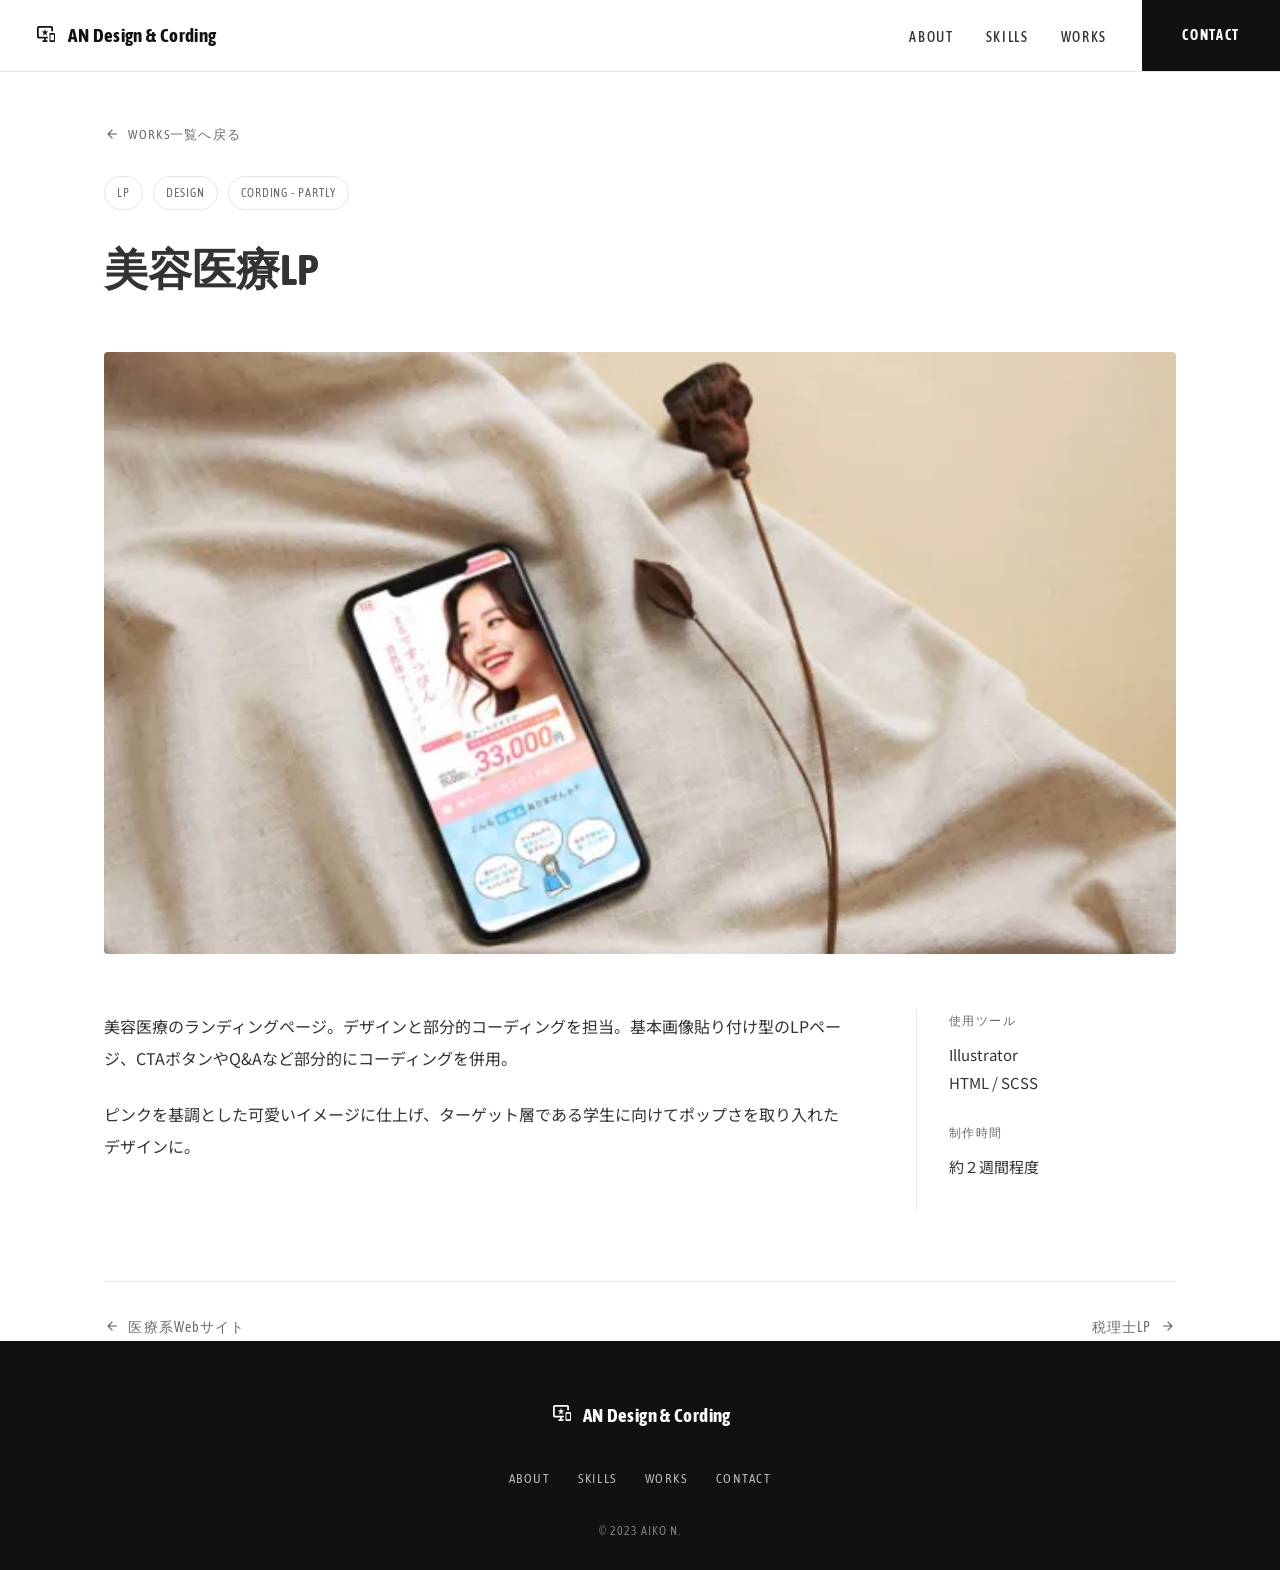
==== works/lp3.html @ 8bc6399f "Initial commit: migrate portfolio from STUDIO to static HTML/CSS/JS Co-Authored-By: Claude Sonnet 5 " ====
<!DOCTYPE html>
<html lang="ja">
<head>
  <meta charset="UTF-8">
  <meta name="viewport" content="width=device-width, initial-scale=1.0">
  <title>美容医療LP | AN. design &amp; cording</title>
  <meta name="description" content="美容医療のランディングページ。デザインと部分的コーディングを担当。基本画像貼り付け型のLPページ、CTAボタンやQ&amp;Aなど部分的にコーディングを併用。">

  <meta property="og:type" content="article">
  <meta property="og:title" content="美容医療LP | AN. design &amp; cording">
  <meta property="og:description" content="美容医療のランディングページ。デザインと部分的コーディングを担当。基本画像貼り付け型のLPページ、CTAボタンやQ&amp;Aなど部分的にコーディングを併用。">
  <meta property="og:image" content="../assets/images/lp3.webp">

  <link rel="icon" type="image/svg+xml" href="../assets/icons/favicon.svg">
  <link rel="preconnect" href="https://fonts.googleapis.com">
  <link rel="preconnect" href="https://fonts.gstatic.com" crossorigin>
  <link href="https://fonts.googleapis.com/css2?family=Asap+Condensed:wght@300;400;500;700;800&family=Noto+Sans+JP:wght@300;400;500;700&display=swap" rel="stylesheet">
  <link href="https://fonts.googleapis.com/css2?family=Material+Symbols+Outlined:opsz,wght,FILL,GRAD@20..48,100..700,0..1,-50..200" rel="stylesheet">
  <link rel="stylesheet" href="../css/style.css">
</head>
<body>

  <header class="site-header">
    <div class="container">
      <a href="../index.html" class="brand">
        <span class="material-symbols" aria-hidden="true">important_devices</span>
        <span>AN Design &amp; Cording</span>
      </a>
      <nav class="nav">
        <ul class="nav-links">
          <li><a href="../index.html#about">ABOUT</a></li>
          <li><a href="../index.html#skills">SKILLS</a></li>
          <li><a href="../index.html#works">WORKS</a></li>
        </ul>
        <button class="nav-toggle" aria-label="メニューを開く" aria-expanded="false">
          <span class="material-symbols" aria-hidden="true">menu</span>
        </button>
      </nav>
    </div>
    <a href="../index.html#contact" class="nav-cta">CONTACT</a>
  </header>

  <main>
    <section class="work-hero section">
      <div class="container">
        <a href="../index.html#works" class="work-back reveal">
          <span class="material-symbols" aria-hidden="true" style="font-size:16px;">arrow_back</span>
          WORKS一覧へ戻る
        </a>
        <div class="work-tags reveal">
          <span>LP</span>
          <span>design</span>
          <span>cording - partly</span>
        </div>
        <h1 class="work-title reveal">美容医療LP</h1>

        <div class="work-image reveal">
          <img src="../assets/images/lp3.webp" alt="美容医療LP" loading="eager">
        </div>

        <div class="work-body">
          <div class="work-desc reveal">
            <p>美容医療のランディングページ。デザインと部分的コーディングを担当。基本画像貼り付け型のLPページ、CTAボタンやQ&amp;Aなど部分的にコーディングを併用。</p>
            <p>ピンクを基調とした可愛いイメージに仕上げ、ターゲット層である学生に向けてポップさを取り入れたデザインに。</p>
          </div>
          <aside class="work-meta reveal">
            <dl>
              <dt>使用ツール</dt>
              <dd>Illustrator<br>HTML / SCSS</dd>
              <dt>制作時間</dt>
              <dd>約２週間程度</dd>

            </dl>
          </aside>
        </div>

        <div class="work-pager reveal">
          <a href="website3.html" class="prev">
            <span class="material-symbols" aria-hidden="true" style="font-size:16px;">arrow_back</span>
            医療系Webサイト
          </a>
          <a href="lp4.html" class="next">
            税理士LP
            <span class="material-symbols" aria-hidden="true" style="font-size:16px;">arrow_forward</span>
          </a>
        </div>
      </div>
    </section>
  </main>

  <footer class="site-footer">
    <div class="container">
      <a href="../index.html" class="brand">
        <span class="material-symbols" aria-hidden="true">important_devices</span>
        <span>AN Design &amp; Cording</span>
      </a>
      <ul class="footer-links">
        <li><a href="../index.html#about">ABOUT</a></li>
        <li><a href="../index.html#skills">SKILLS</a></li>
        <li><a href="../index.html#works">WORKS</a></li>
        <li><a href="../index.html#contact">CONTACT</a></li>
      </ul>
      <p class="footer-copy">©︎ 2023 AIKO N.</p>
    </div>
  </footer>

  <script src="../js/main.js" defer></script>
</body>
</html>
---- css/style.css ----
/* ==========================================================================
   AN. design & cording — Portfolio
   ========================================================================== */

:root {
  --color-bg: #ffffff;
  --color-text: #333333;
  --color-text-soft: #6b6b6b;
  --color-black: #111111;
  --color-accent: #ffcf00;
  --color-accent-ink: #1a1a1a;
  --color-highlight: #fff7a0;
  --color-border: #e6e6e6;
  --font-en: 'Asap Condensed', sans-serif;
  --font-jp: 'Noto Sans JP', sans-serif;
  --max-width: 1120px;
  --header-h: 72px;
  --ease: cubic-bezier(.22, 1, .36, 1);
}

* {
  box-sizing: border-box;
}

html {
  scroll-behavior: smooth;
  scroll-padding-top: var(--header-h);
}

body {
  margin: 0;
  background: var(--color-bg);
  color: var(--color-text);
  font-family: var(--font-jp);
  font-weight: 400;
  line-height: 1.9;
  -webkit-font-smoothing: antialiased;
  overflow-x: hidden;
}

img {
  max-width: 100%;
  display: block;
}

a {
  color: inherit;
  text-decoration: none;
}

ul {
  list-style: none;
  margin: 0;
  padding: 0;
}

h1, h2, h3, p {
  margin: 0;
}

.container {
  max-width: var(--max-width);
  margin: 0 auto;
  padding: 0 24px;
}

.material-symbols {
  font-family: 'Material Symbols Outlined';
  font-weight: normal;
  font-style: normal;
  font-size: 24px;
  line-height: 1;
  letter-spacing: normal;
  text-transform: none;
  display: inline-block;
  white-space: nowrap;
  word-wrap: normal;
  direction: ltr;
  vertical-align: middle;
  /* If the icon font hasn't loaded yet (or fails to load), this ligature
     text (e.g. "important_devices") would otherwise render as long plain
     text and break layouts like the header. Clip it to one glyph's box. */
  width: 1.15em;
  height: 1.15em;
  overflow: hidden;
  flex-shrink: 0;
}

.eyebrow {
  display: block;
  font-family: var(--font-en);
  letter-spacing: .18em;
  font-size: 13px;
  color: var(--color-text-soft);
  text-transform: uppercase;
  margin-bottom: 10px;
}

.section-heading {
  font-family: var(--font-en);
  font-weight: 700;
  font-size: clamp(28px, 5vw, 40px);
  letter-spacing: .04em;
  margin-bottom: 40px;
}

.section-heading .accent-dot {
  color: var(--color-accent);
}

.highlight {
  background: var(--color-highlight);
  padding: 0 2px;
  box-decoration-break: clone;
  -webkit-box-decoration-break: clone;
}

.section {
  padding: 96px 0;
}

.section--tight {
  padding: 72px 0;
}

/* ---------- Reveal on scroll ---------- */
.reveal {
  opacity: 0;
  transform: translateY(24px);
  transition: opacity .7s var(--ease), transform .7s var(--ease);
}

.reveal.is-visible {
  opacity: 1;
  transform: none;
}

@media (prefers-reduced-motion: reduce) {
  .reveal {
    opacity: 1;
    transform: none;
    transition: none;
  }
  html {
    scroll-behavior: auto;
  }
}

/* ==========================================================================
   Header
   ========================================================================== */

.site-header {
  position: fixed;
  top: 0;
  left: 0;
  right: 0;
  z-index: 100;
  height: var(--header-h);
  display: flex;
  align-items: stretch;
  background: rgba(255, 255, 255, .92);
  backdrop-filter: blur(6px);
  border-bottom: 1px solid var(--color-border);
}

.site-header .container {
  flex: 1 1 auto;
  min-width: 0;
  display: flex;
  align-items: center;
  justify-content: space-between;
  width: 100%;
}

.nav-cta {
  flex: 0 0 auto;
  display: flex;
  align-items: center;
  justify-content: center;
  padding: 0 40px;
  background: var(--color-black);
  color: #fff;
  font-family: var(--font-en);
  font-size: 14px;
  font-weight: 700;
  letter-spacing: .12em;
  transition: background .25s var(--ease), color .25s var(--ease);
}

.nav-cta:hover,
.nav-cta:focus-visible {
  background: var(--color-accent);
  color: var(--color-accent-ink);
}

@media (max-width: 780px) {
  .nav-cta {
    padding: 0 20px;
    font-size: 12px;
  }
}

.brand {
  display: flex;
  align-items: center;
  gap: 8px;
  font-family: var(--font-en);
  font-weight: 700;
  font-size: 19px;
  letter-spacing: .02em;
  color: var(--color-black);
  white-space: nowrap;
  overflow: hidden;
  text-overflow: ellipsis;
  min-width: 0;
  flex: 0 1 auto;
}

.brand span:last-child {
  overflow: hidden;
  text-overflow: ellipsis;
}

.brand .material-symbols {
  font-size: 22px;
  flex-shrink: 0;
}

.nav {
  display: flex;
  align-items: center;
  gap: 40px;
  flex-shrink: 0;
}

.nav-links {
  display: flex;
  gap: 32px;
}

.nav-links a {
  font-family: var(--font-en);
  font-size: 14px;
  letter-spacing: .12em;
  font-weight: 500;
  position: relative;
  padding: 4px 0;
}

.nav-links a::after {
  content: '';
  position: absolute;
  left: 0;
  right: 0;
  bottom: -2px;
  height: 2px;
  background: var(--color-accent);
  transform: scaleX(0);
  transform-origin: left;
  transition: transform .3s var(--ease);
}

.nav-links a:hover::after,
.nav-links a:focus-visible::after {
  transform: scaleX(1);
}

.nav-toggle {
  display: none;
  background: none;
  border: none;
  cursor: pointer;
  color: var(--color-black);
  padding: 8px;
}

.nav-toggle .material-symbols {
  font-size: 28px;
}

@media (max-width: 780px) {
  .nav-links {
    position: fixed;
    top: var(--header-h);
    left: 0;
    right: 0;
    height: calc(100vh - var(--header-h));
    height: calc(100dvh - var(--header-h));
    overflow-y: auto;
    background: var(--color-bg);
    flex-direction: column;
    align-items: flex-start;
    gap: 0;
    padding: 16px 24px 40px;
    transform: translateY(-8px);
    opacity: 0;
    pointer-events: none;
    transition: opacity .25s var(--ease), transform .25s var(--ease);
  }

  .nav-links.is-open {
    opacity: 1;
    transform: none;
    pointer-events: auto;
  }

  .nav-links a {
    width: 100%;
    padding: 16px 0;
    border-bottom: 1px solid var(--color-border);
    font-size: 16px;
  }

  .nav-toggle {
    display: inline-flex;
  }

  .brand {
    font-size: 15px;
    max-width: 62vw;
  }

  .brand .material-symbols {
    font-size: 19px;
  }
}

@media (max-width: 360px) {
  .brand {
    max-width: 54vw;
  }
}

/* ==========================================================================
   Hero
   ========================================================================== */

.hero {
  padding: calc(var(--header-h) + 64px) 0 0;
}

.hero-copy {
  padding-bottom: 56px;
}

.hero-name {
  font-family: var(--font-en);
  font-weight: 400;
  font-size: clamp(20px, 3vw, 26px);
  letter-spacing: .3em;
  color: var(--color-text-soft);
  margin-bottom: 8px;
}

.hero-title {
  font-family: var(--font-en);
  font-weight: 700;
  font-size: clamp(44px, 9vw, 96px);
  line-height: 1.05;
  letter-spacing: .01em;
  color: var(--color-black);
}

.hero-title .amp {
  color: var(--color-accent);
  padding: 0 .08em;
}

.hero-photo {
  width: 100%;
  aspect-ratio: 16 / 9;
  overflow: hidden;
}

.hero-photo img {
  width: 100%;
  height: 100%;
  object-fit: cover;
}

/* ==========================================================================
   About
   ========================================================================== */

.about-grid {
  display: grid;
  grid-template-columns: minmax(0, 1fr) 420px;
  gap: 64px;
  align-items: start;
}

.about-body {
  font-size: 16px;
  line-height: 2.1;
}

.about-body p {
  margin-bottom: 1.6em;
}

.about-body p:last-child {
  margin-bottom: 0;
}

.about-illustration {
  width: 100%;
  aspect-ratio: 1 / 1;
  align-self: center;
}

.about-illustration:empty {
  display: none;
}

/* dotlottie-wc is a custom element; default browser styling treats an
   unknown/not-yet-upgraded element as inline, which ignores width/height.
   Force it to a block box up front so the layout doesn't jump once the
   player script finishes loading. */
.about-illustration dotlottie-wc {
  display: block;
  width: 100%;
  height: 100%;
}

@media (max-width: 960px) {
  .about-grid {
    grid-template-columns: 1fr;
  }

  .about-illustration {
    order: -1;
    max-width: 320px;
    margin: 0 auto 8px;
  }
}

/* ==========================================================================
   Skills
   ========================================================================== */

.skills-grid {
  display: grid;
  grid-template-columns: repeat(3, 1fr);
  gap: 40px;
  text-align: center;
}

.skill-card {
  display: flex;
  flex-direction: column;
  align-items: center;
}

.skill-card h3 {
  font-family: var(--font-en);
  font-weight: 400;
  font-size: 22px;
  letter-spacing: .18em;
  text-transform: lowercase;
  color: var(--color-text-soft);
  margin-bottom: 24px;
}

.skill-card__icon {
  width: 84px;
  height: 84px;
  border-radius: 50%;
  background: var(--color-accent);
  display: flex;
  align-items: center;
  justify-content: center;
  margin-bottom: 24px;
}

.skill-card__icon .material-symbols {
  font-size: 38px;
  color: var(--color-accent-ink);
}

.skill-card p {
  color: var(--color-text-soft);
  font-size: 15px;
  line-height: 1.9;
}

@media (max-width: 780px) {
  .skills-grid {
    grid-template-columns: 1fr;
    gap: 32px;
  }
}

/* ==========================================================================
   Works grid
   ========================================================================== */

.works-grid {
  display: grid;
  grid-template-columns: repeat(3, 1fr);
  gap: 28px;
}

.work-card {
  position: relative;
  display: block;
  border-radius: 4px;
  overflow: hidden;
  background: #f4f4f4;
  aspect-ratio: 4 / 3;
}

.work-card img {
  width: 100%;
  height: 100%;
  object-fit: cover;
  transition: transform .5s var(--ease);
}

.work-card__overlay {
  position: absolute;
  inset: 0;
  display: flex;
  flex-direction: column;
  align-items: center;
  justify-content: center;
  gap: 10px;
  background: rgba(17, 17, 17, 0);
  color: #fff;
  opacity: 0;
  transition: opacity .35s var(--ease), background .35s var(--ease);
  text-align: center;
  padding: 16px;
}

.work-card__overlay .material-symbols {
  font-size: 30px;
}

.work-card__overlay .see-more {
  font-family: var(--font-en);
  letter-spacing: .16em;
  font-size: 13px;
  text-transform: uppercase;
  border-bottom: 1px solid var(--color-accent);
  padding-bottom: 2px;
}

.work-card__label {
  position: absolute;
  left: 12px;
  bottom: 12px;
  background: rgba(17, 17, 17, .78);
  color: #fff;
  font-family: var(--font-en);
  font-size: 12px;
  letter-spacing: .1em;
  padding: 5px 10px;
  border-radius: 2px;
  transition: opacity .3s var(--ease);
}

.work-card:hover img,
.work-card:focus-visible img {
  transform: scale(1.06);
}

.work-card:hover .work-card__overlay,
.work-card:focus-visible .work-card__overlay {
  opacity: 1;
  background: rgba(17, 17, 17, .55);
}

.work-card:hover .work-card__label,
.work-card:focus-visible .work-card__label {
  opacity: 0;
}

@media (max-width: 900px) {
  .works-grid {
    grid-template-columns: repeat(2, 1fr);
    gap: 18px;
  }
}

@media (max-width: 540px) {
  .works-grid {
    grid-template-columns: 1fr;
  }

  .work-card__overlay {
    opacity: 1;
    background: rgba(17, 17, 17, .38);
    position: static;
    inset: auto;
    margin-top: -52px;
    padding-top: 20px;
  }
}

/* ==========================================================================
   Contact
   ========================================================================== */

.contact {
  background: #fafafa;
  border-top: 1px solid var(--color-border);
  border-bottom: 1px solid var(--color-border);
}

.contact-inner {
  max-width: 640px;
  margin: 0 auto;
  text-align: center;
}

.contact-inner .section-heading {
  margin-bottom: 12px;
}

.contact-lead {
  color: var(--color-text-soft);
  margin-bottom: 40px;
}

.form-field {
  text-align: left;
  margin-bottom: 22px;
}

.form-field label {
  display: block;
  font-size: 13px;
  letter-spacing: .06em;
  margin-bottom: 8px;
  color: var(--color-text-soft);
}

.form-field .required {
  color: #d64545;
  margin-left: 4px;
}

.form-field input,
.form-field textarea {
  width: 100%;
  padding: 13px 14px;
  border: 1px solid #d5d5d5;
  border-radius: 3px;
  background: #fff;
  font-family: var(--font-jp);
  font-size: 15px;
  color: var(--color-text);
}

.form-field input:focus,
.form-field textarea:focus {
  outline: none;
  border-color: var(--color-accent-ink);
  box-shadow: 0 0 0 3px rgba(255, 207, 0, .25);
}

.form-field textarea {
  min-height: 140px;
  resize: vertical;
}

.form-check {
  display: flex;
  align-items: center;
  gap: 10px;
  text-align: left;
  font-size: 14px;
  margin-bottom: 28px;
  color: var(--color-text-soft);
}

.form-check input {
  width: 17px;
  height: 17px;
}

.btn {
  display: inline-flex;
  align-items: center;
  justify-content: center;
  gap: 8px;
  padding: 15px 44px;
  border-radius: 3px;
  border: none;
  background: var(--color-black);
  color: #fff;
  font-family: var(--font-en);
  font-size: 15px;
  letter-spacing: .12em;
  cursor: pointer;
  transition: background .25s var(--ease), transform .2s var(--ease);
}

.btn:hover,
.btn:focus-visible {
  background: var(--color-accent);
  color: var(--color-accent-ink);
}

.btn:active {
  transform: scale(.97);
}

.form-note {
  margin-top: 16px;
  font-size: 13px;
  color: var(--color-text-soft);
}

.form-status {
  margin-top: 16px;
  font-size: 14px;
  display: none;
}

.form-status.is-success {
  display: block;
  color: #1a7a3c;
}

.form-status.is-error {
  display: block;
  color: #c62828;
}

/* ==========================================================================
   Footer
   ========================================================================== */

.site-footer {
  background: var(--color-black);
  color: #fff;
  padding: 56px 0 28px;
}

.site-footer .container {
  display: flex;
  flex-direction: column;
  align-items: center;
  gap: 28px;
  text-align: center;
}

.site-footer .brand {
  color: #fff;
}

.footer-links {
  display: flex;
  gap: 28px;
  flex-wrap: wrap;
  justify-content: center;
}

.footer-links a {
  font-family: var(--font-en);
  font-size: 13px;
  letter-spacing: .12em;
  color: rgba(255, 255, 255, .7);
}

.footer-links a:hover {
  color: var(--color-accent);
}

.footer-copy {
  font-size: 12px;
  color: rgba(255, 255, 255, .45);
  font-family: var(--font-en);
  letter-spacing: .08em;
}

/* ==========================================================================
   Work detail page
   ========================================================================== */

.work-hero {
  padding: calc(var(--header-h) + 48px) 0 0;
}

.work-back {
  display: inline-flex;
  align-items: center;
  gap: 6px;
  font-family: var(--font-en);
  font-size: 13px;
  letter-spacing: .1em;
  color: var(--color-text-soft);
  margin-bottom: 28px;
}

.work-back:hover {
  color: var(--color-black);
}

.work-tags {
  display: flex;
  flex-wrap: wrap;
  gap: 10px;
  margin-bottom: 18px;
}

.work-tags span {
  font-family: var(--font-en);
  font-size: 12px;
  letter-spacing: .08em;
  text-transform: uppercase;
  border: 1px solid var(--color-border);
  padding: 5px 12px;
  border-radius: 999px;
  color: var(--color-text-soft);
}

.work-title {
  font-family: var(--font-en);
  font-weight: 700;
  font-size: clamp(28px, 5vw, 44px);
  margin-bottom: 40px;
}

.work-image {
  width: 100%;
  border-radius: 4px;
  overflow: hidden;
  margin-bottom: 56px;
  background: #f4f4f4;
}

.work-image img {
  width: 100%;
  height: auto;
}

.work-body {
  display: grid;
  grid-template-columns: 1fr 260px;
  gap: 64px;
}

.work-desc p {
  margin-bottom: 1.5em;
  line-height: 2;
}

.work-desc p:last-child {
  margin-bottom: 0;
}

.work-meta {
  border-left: 1px solid var(--color-border);
  padding-left: 32px;
}

.work-meta dl {
  margin: 0 0 28px;
}

.work-meta dt {
  font-family: var(--font-en);
  font-size: 12px;
  letter-spacing: .12em;
  text-transform: uppercase;
  color: var(--color-text-soft);
  margin-bottom: 8px;
}

.work-meta dd {
  margin: 0 0 24px;
  font-size: 15px;
}

.work-meta .live-link {
  display: block;
  font-size: 14px;
  padding: 8px 0;
  border-bottom: 1px dotted var(--color-border);
  word-break: break-all;
}

.work-meta .live-link:hover {
  color: var(--color-accent-ink);
  text-decoration: underline;
}

@media (max-width: 860px) {
  .work-body {
    grid-template-columns: 1fr;
  }

  .work-meta {
    border-left: none;
    border-top: 1px solid var(--color-border);
    padding-left: 0;
    padding-top: 32px;
  }
}

.work-pager {
  display: flex;
  justify-content: space-between;
  align-items: center;
  border-top: 1px solid var(--color-border);
  margin-top: 72px;
  padding-top: 32px;
}

.work-pager a {
  font-family: var(--font-en);
  font-size: 14px;
  letter-spacing: .08em;
  display: flex;
  align-items: center;
  gap: 6px;
  color: var(--color-text-soft);
}

.work-pager a:hover {
  color: var(--color-black);
}

.work-pager .next {
  margin-left: auto;
  text-align: right;
}
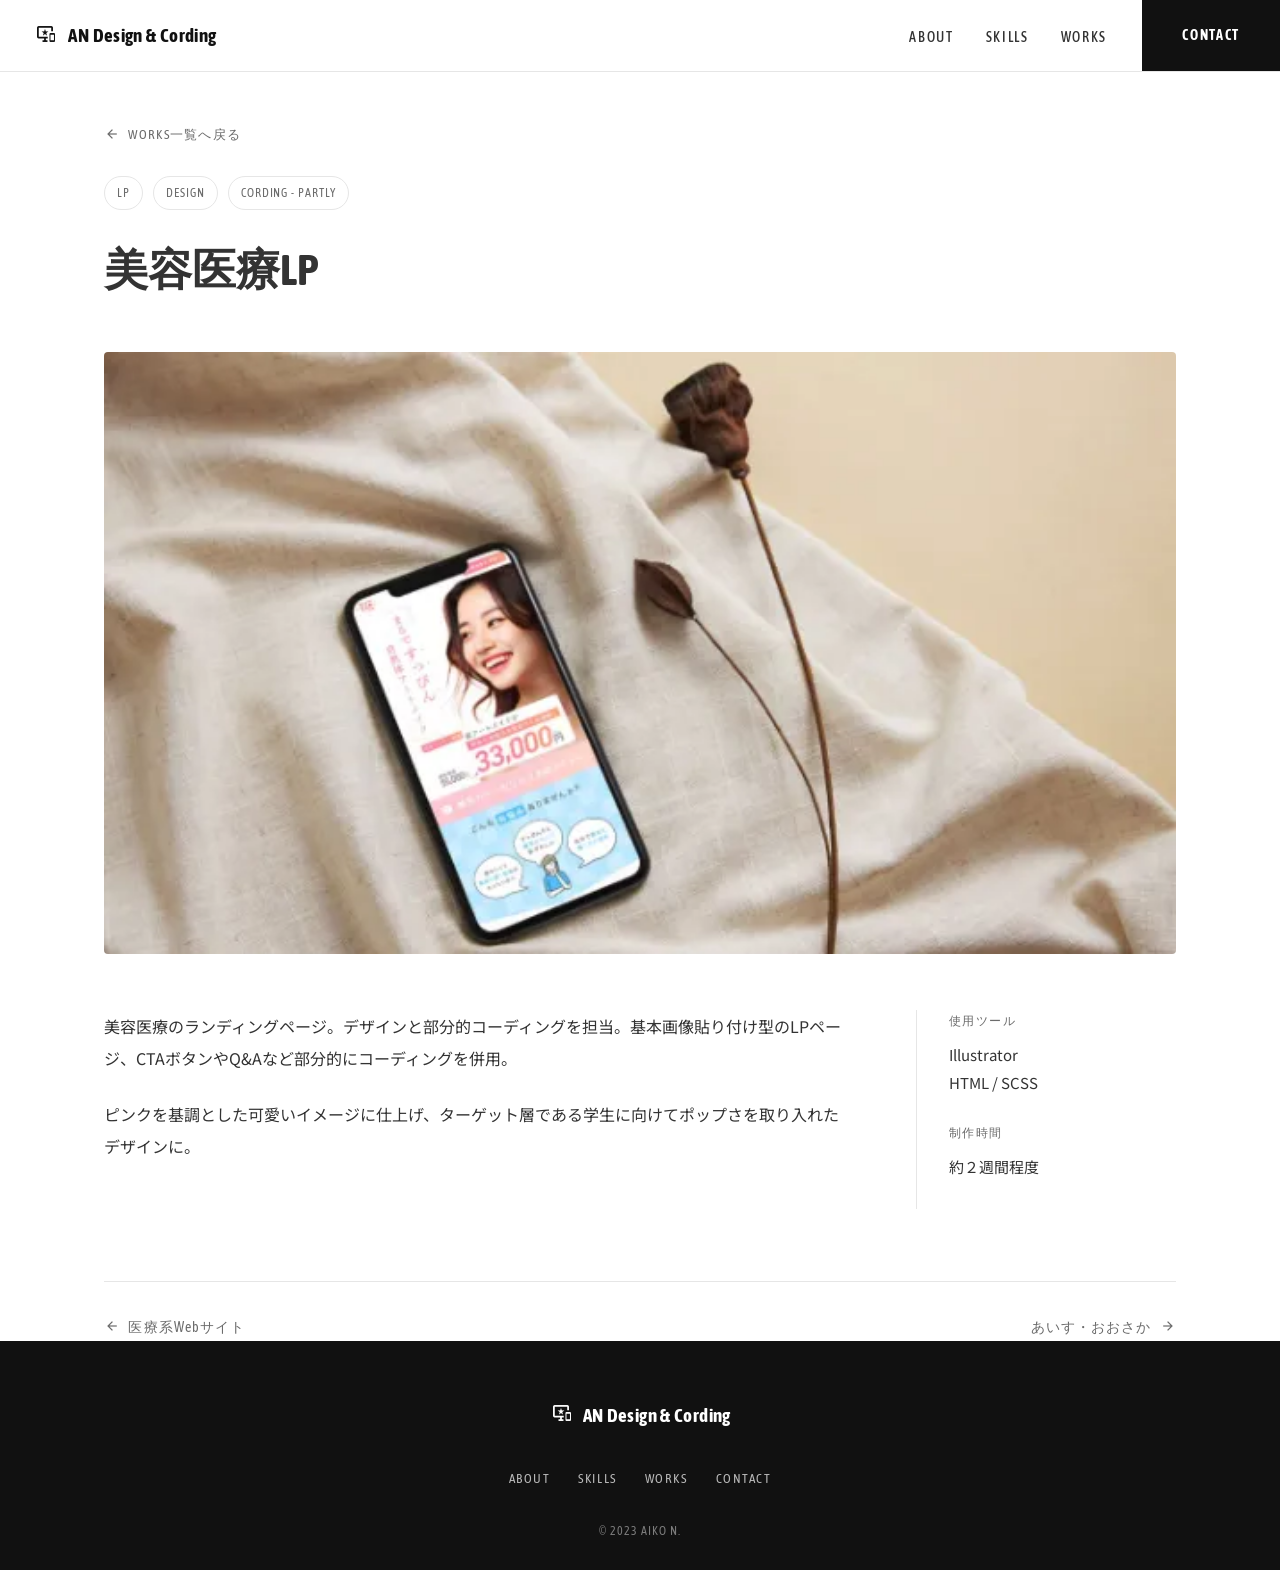
==== commit ecdd1b78: "あいす・おおさか" ====
--- a/works/lp3.html
+++ b/works/lp3.html
@@ -79,8 +79,8 @@
             <span class="material-symbols" aria-hidden="true" style="font-size:16px;">arrow_back</span>
             医療系Webサイト
           </a>
-          <a href="lp4.html" class="next">
-            税理士LP
+          <a href="ays-osaka.html" class="next">
+            あいす・おおさか
             <span class="material-symbols" aria-hidden="true" style="font-size:16px;">arrow_forward</span>
           </a>
         </div>
--- a/css/style.css
+++ b/css/style.css
@@ -837,6 +837,22 @@
   height: auto;
 }
 
+/* Optional extra screenshots for a work item that spans multiple sites/pages
+   (e.g. a project with both a corporate site and a separate event site). */
+.work-gallery {
+  display: grid;
+  grid-template-columns: repeat(auto-fit, minmax(220px, 1fr));
+  gap: 16px;
+  margin: -32px 0 56px;
+}
+
+.work-gallery img {
+  width: 100%;
+  height: auto;
+  border-radius: 4px;
+  display: block;
+}
+
 .work-body {
   display: grid;
   grid-template-columns: 1fr 260px;
